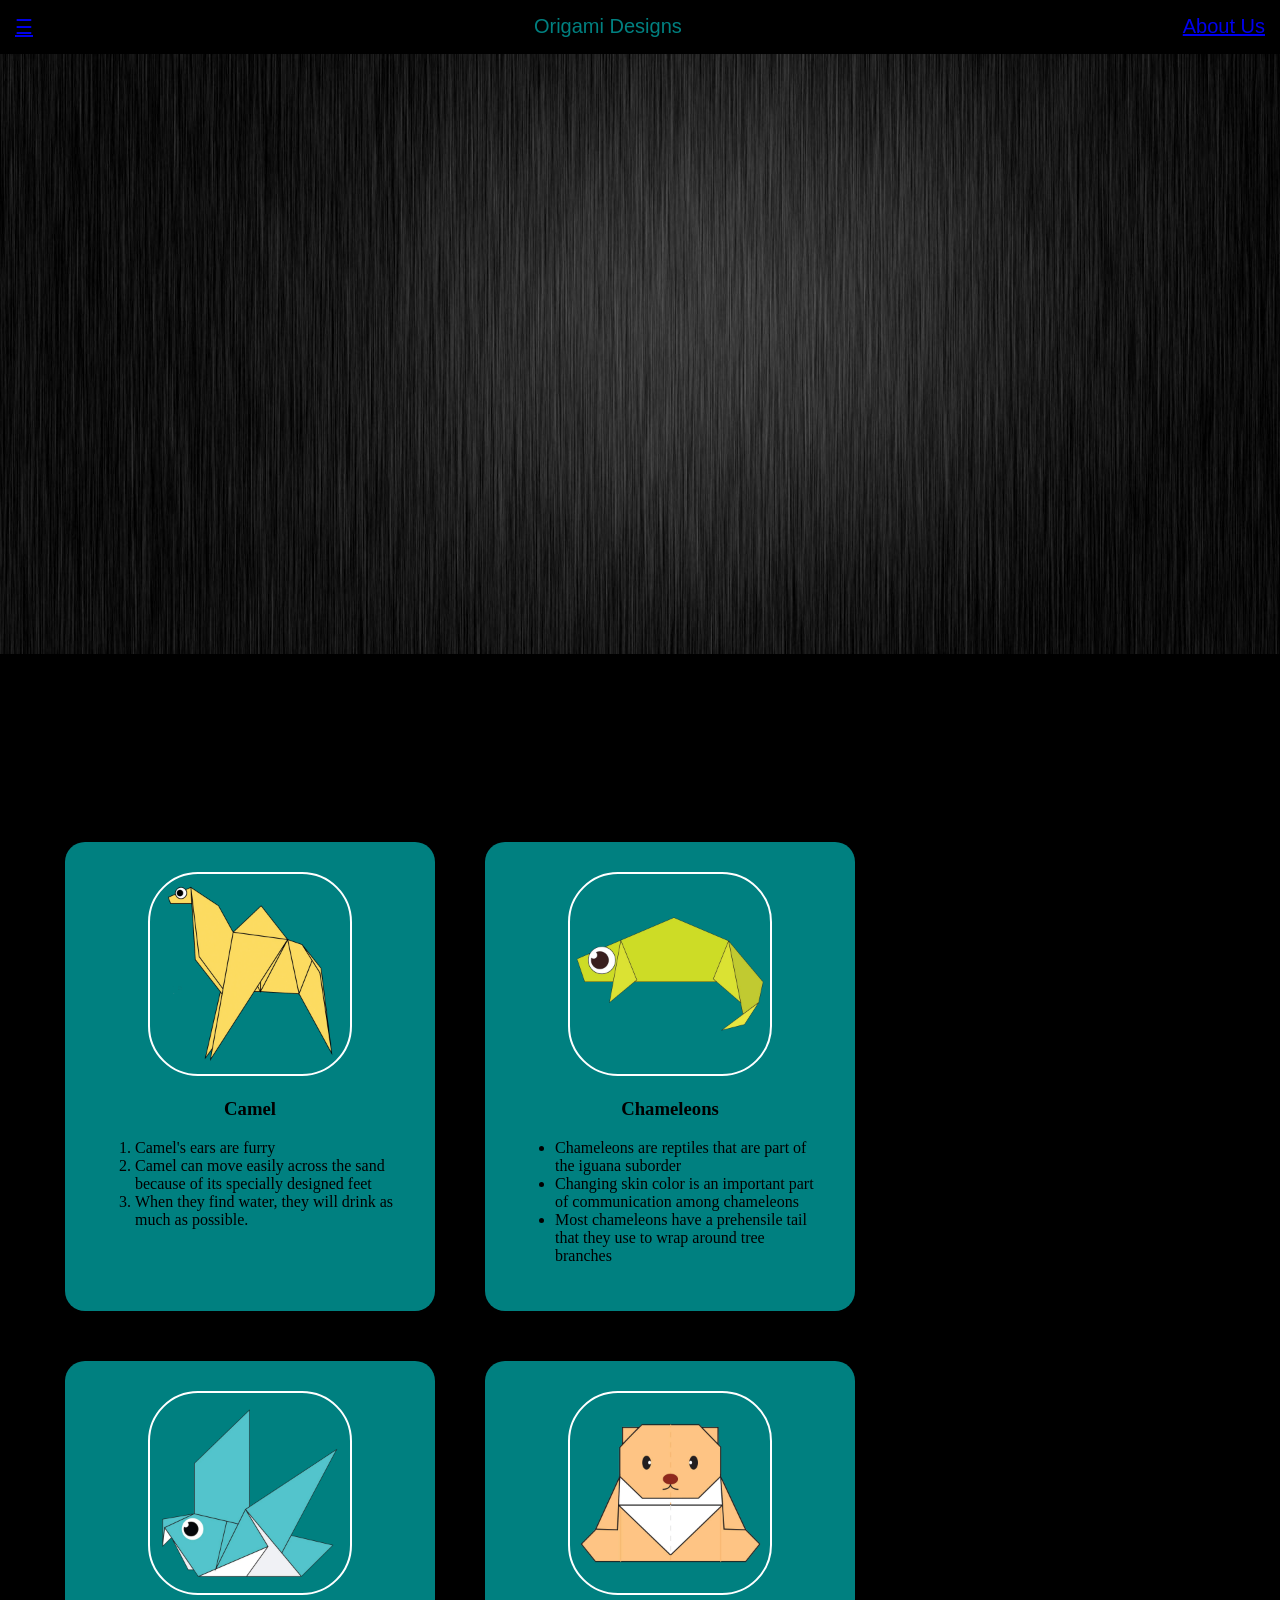
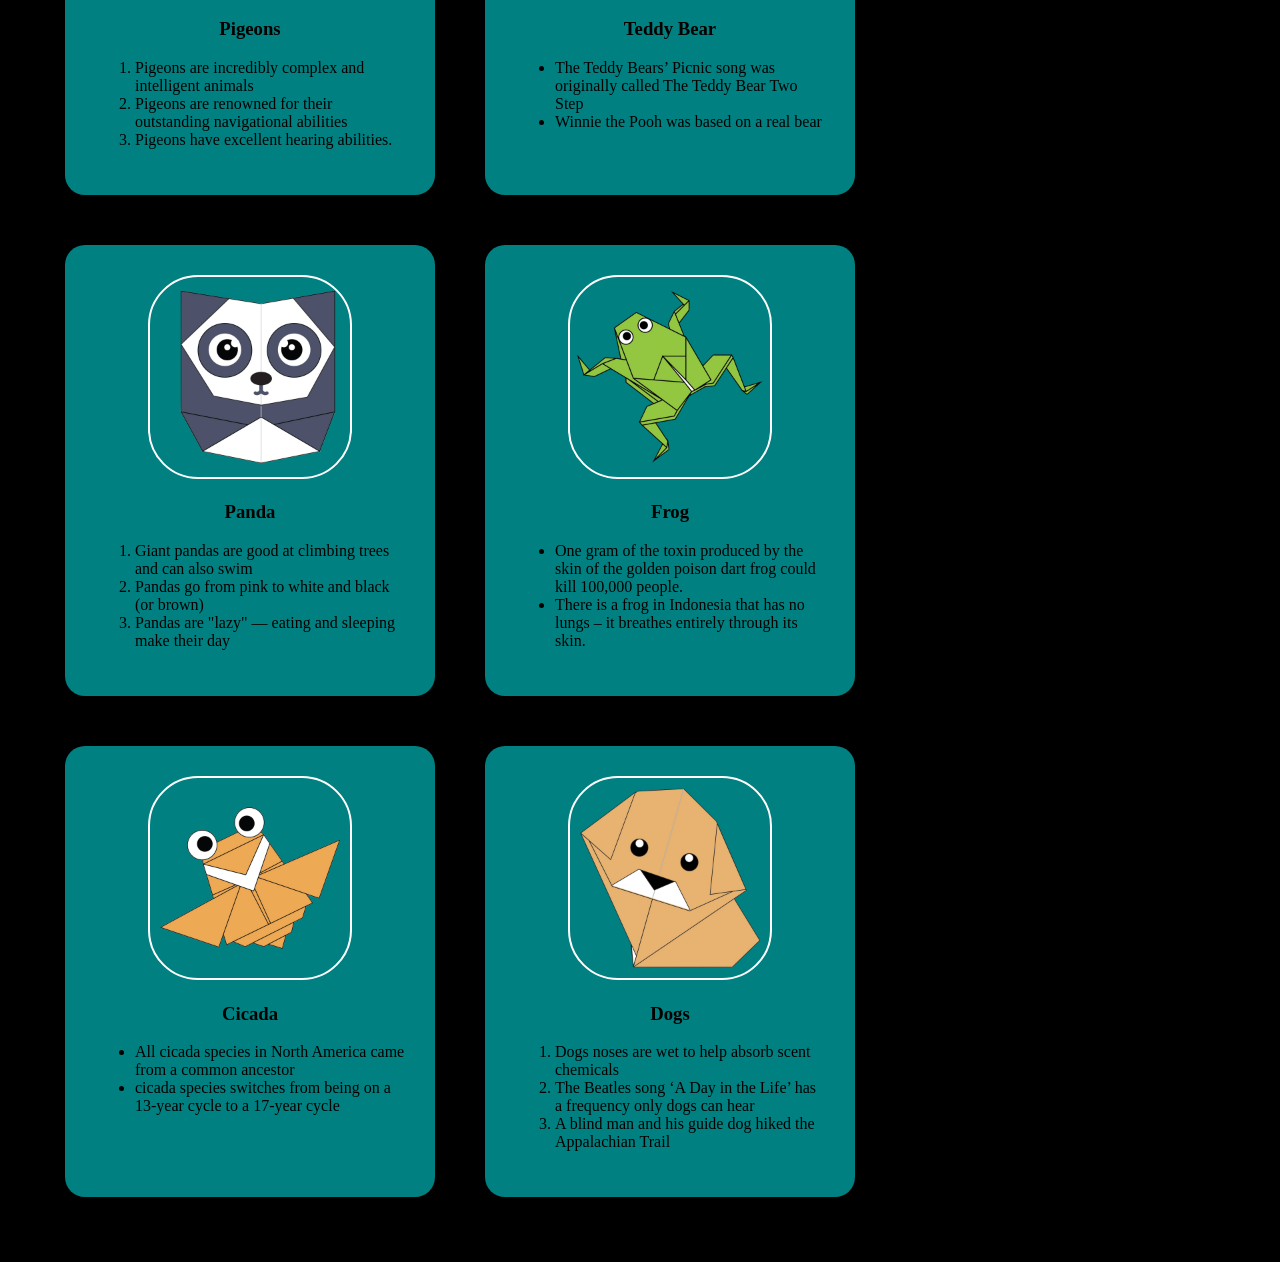
==== index.html @ ec7f0c9b "Add files via upload" ====
<!DOCTYPE html>
<!DOCTYPE html>
<html lang="en">
<head>
    <title>Origami Designs</title>
    <link rel="stylesheet" type="text/css" href="styles.css">
</head>
<body>
<div class="header">
    <div class="menu">
        <div ><a href ="#">☰</a></div>
        <div >Origami Designs</div>
        <div ><a href ="about.html">About Us</a></div>
    </div>
</div>
<div class ="bodyimg">
    <img src="main2.jpg" height="600px" width="100%">
    <p>
      Origami Instructions and Diagrams  
    </p>
    <h3><br>
    Step by Step diagrams are probably the most popular and easiest to follow way to show how to fold things out of paper. 
    Trying to find good origami instructions on the Internet can be a lot of work though. To help your search we’ve put
    together the largest database of free origami diagrams anywhere on the Internet.
    </h3>
</div>
<div class ="grid">
    <div class ="origami">
        <center>
        <a href ="http://origami.me/camel/"><img src="camel.png" width="200px" height="200px"></a>
        <h3> Camel </h3>
        </center>
        <p>
            <ol>
                <li>Camel's ears are furry</li>
                <li>Camel can move easily across the sand because of its specially designed feet</li>
                <li>When they find water, they will drink as much as possible.</li>
            </ol>
        </p>
        </div>
    <div class="origami">
        <center>
        <a href="http://origami.me/chameleon/"><img src="chameleon.png" width="200px" height="200px"></a>
        <h3> Chameleons </h3>
        </center>
        <p> 
            <ul>
                <li>Chameleons are reptiles that are part of the iguana suborder</li>
                <li>Changing skin color is an important part of communication among chameleons</li>
                <li>Most chameleons have a prehensile tail that they use to wrap around tree branches</li>
            </ul>
        </p>
        </div>
    <div class="origami">
        <center>
        <a href="http://origami.me/pigeon/"><img src="pigeon.png" width="200px" height="200px"></a>
        <h3> Pigeons </h3>
        </center>
        <p>
        <ol>
            <li>Pigeons are incredibly complex and intelligent animals</li>
            <li>Pigeons are renowned for their outstanding navigational abilities</li>
            <li>Pigeons have excellent hearing abilities.</li>
        </ol>
        </p>
        </div>
    <div class="origami">
        <center>
        <a href="http://origami.me/teddy-bear/"><img src="teddy.png" width="200px" height="200px"></a>
        <h3> Teddy Bear </h3>
        </center>
        <p>
        <ul>
            <li>The Teddy Bears’ Picnic song was originally called The Teddy Bear Two Step</li>
            <li>Winnie the Pooh was based on a real bear</li>
            
        </ul>
        </p>
        </div>

    
    <div class="origami">
        <center>
            <a href="http://origami.me/panda/"><img src="panda.png" width="200px" height="200px"></a>
            <h3> Panda </h3>
        </center>
        <p>
        <ol>
            <li>Giant pandas are good at climbing trees and can also swim</li>
            <li>Pandas go from pink to white and black (or brown)</li>
            <li>Pandas are "lazy" — eating and sleeping make their day</li>
        </ol>
        </p>
    </div>
    <div class="origami">
        <center>
            <a href ="http://origami.me/traditional-frog/"><img src="frog.png" width="200px" height="200px"></a>
            <h3> Frog </h3>
        </center>
        <p>
        <ul>
            <li>One gram of the toxin produced by the skin of the golden poison dart frog could kill 100,000 people.</li>
            <li>There is a frog in Indonesia that has no lungs – it breathes entirely through its skin.</li>
    
        </ul>
        </p>
    </div>
    <div class="origami">
        <center>
            <a href="http://origami.me/flying-cicada/"><img src="cicada.png" width="200px" height="200px"></a>
            <h3> Cicada </h3>
        </center>
        <p>
        <ul>
            <li>All cicada species in North America came from a common ancestor</li>
            <li>cicada species switches from being on a 13-year cycle to a 17-year cycle</li>
        </ul>
        </p>
    </div>
    <div class="origami">
        <center>
           <a href="http://origami.me/puppy/"><img src="dog.png" width="200px" height="200px"></a>
            <h3> Dogs </h3>
        </center>
        <p>
        <ol>
            <li>Dogs noses are wet to help absorb scent chemicals</li>
            <li>The Beatles song ‘A Day in the Life’ has a frequency only dogs can hear</li>
            <li>A blind man and his guide dog hiked the Appalachian Trail</li>
        </ol>
        </p>
    </div>
    

</div>
</body>
</html>
---- styles.css ----
.menu{
    display: flex;
    justify-content: space-between;
    background-color:#000000;
    padding: 15px;
    font-size: 20px;
    font-family: sans-serif;
    font-weight: 400;
    color: #008080;
}
body{
    margin: 0px;
    /* modify background color here*/
    background-color:#000000;
    
}


.grid{
    display: flex;
    flex-wrap: wrap;
    margin: 40px;
    font-family: sans-serif;
    
}
.grid img{
    border: 2px solid #ffffff;
    border-radius: 50px;
}
.origami {
    
    border-radius: 20px;
    background-color: #008080;
    /* modify margin and padding here*/
    padding: 30px;
    margin: 25px;
    width:310px;
    font-family: fantasy;
    
}
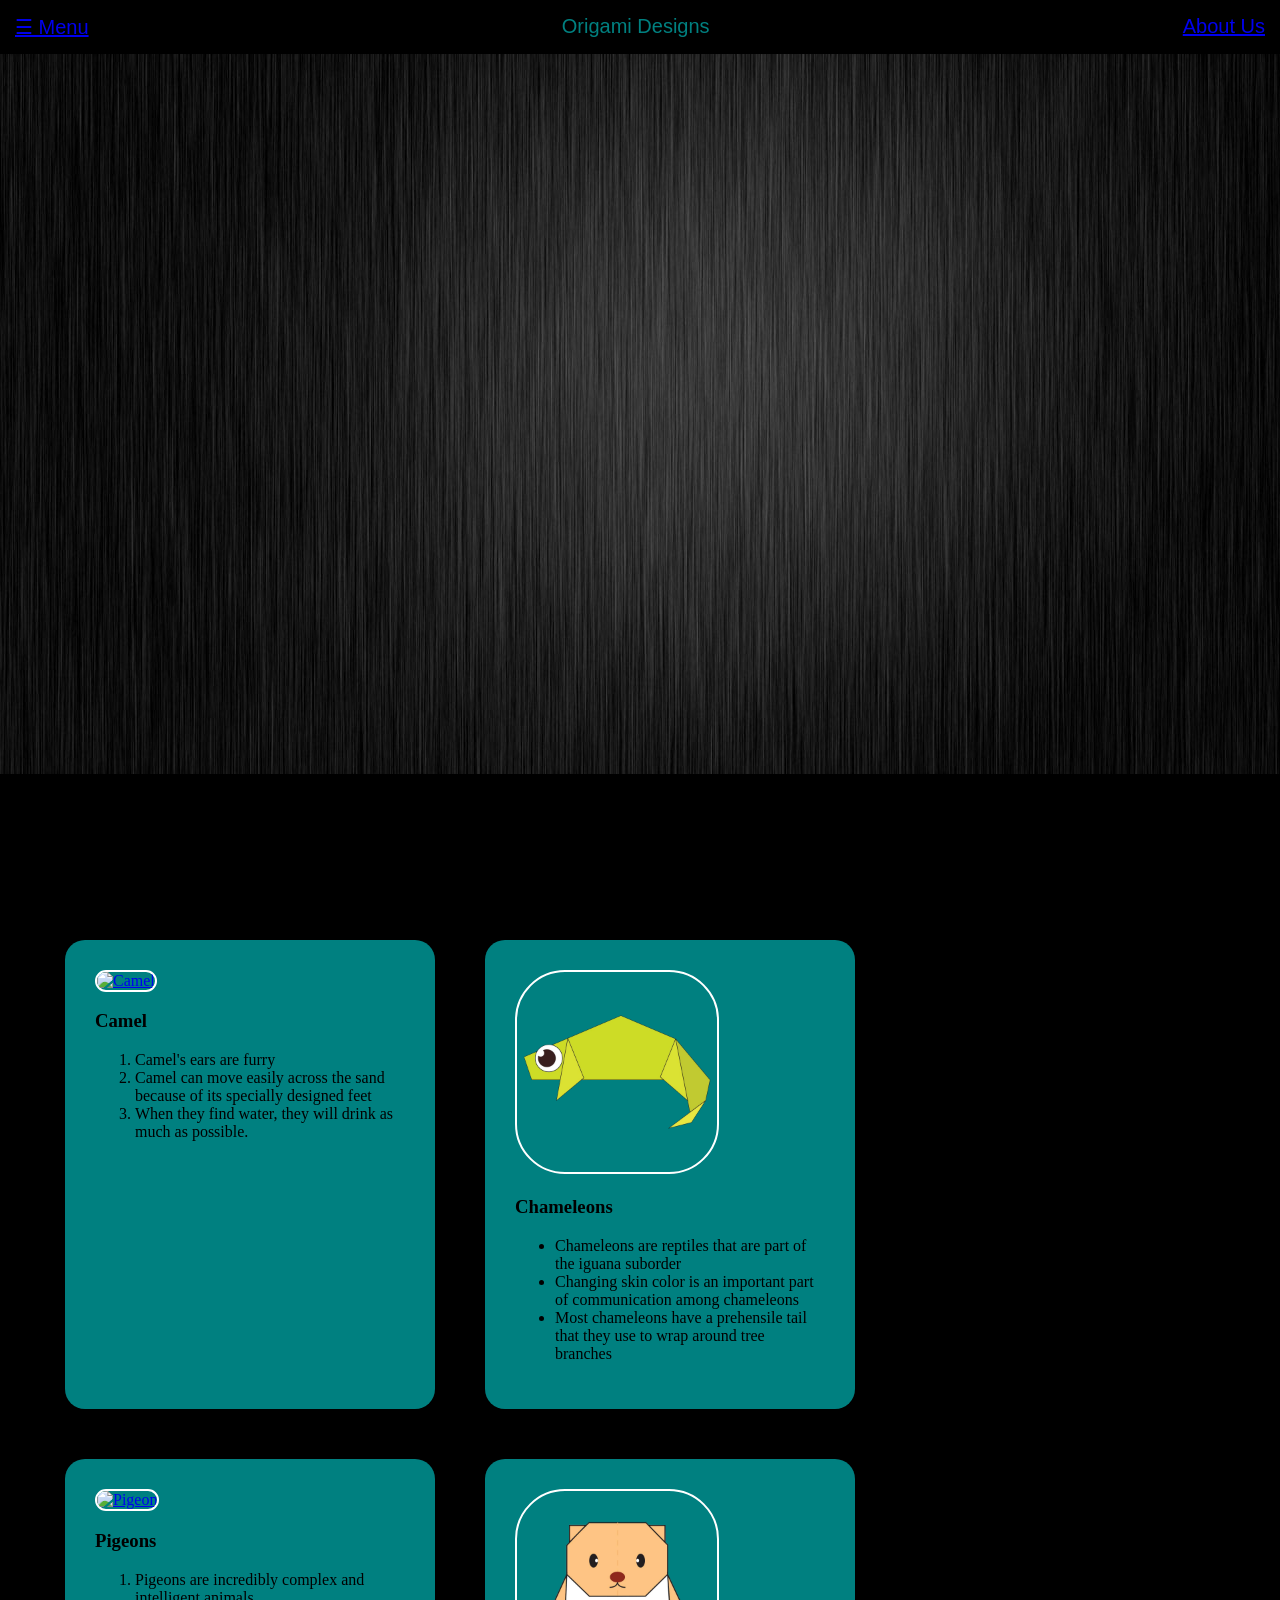
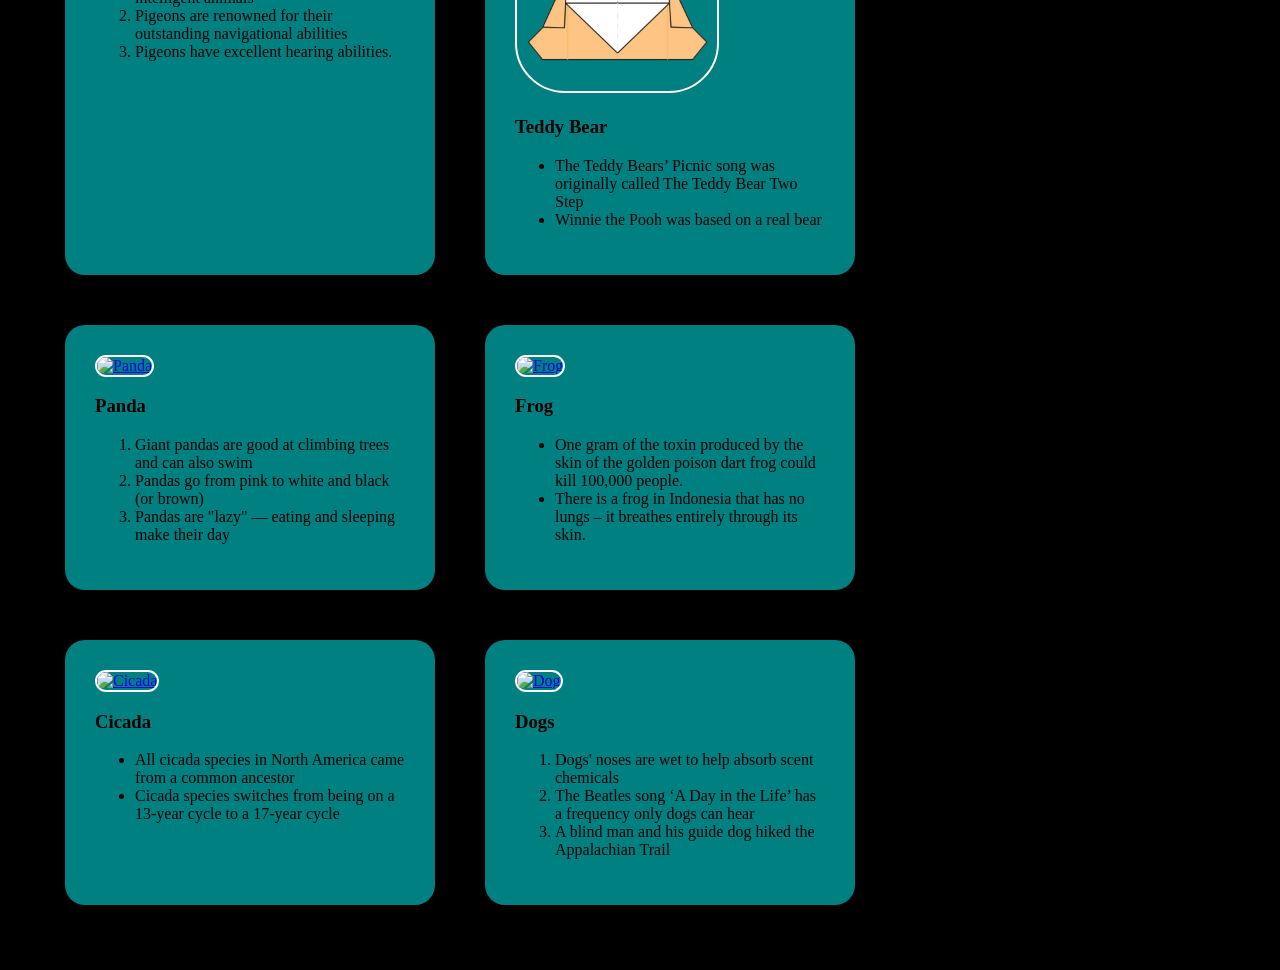
==== commit e2c37469: "Update index.html" ====
--- a/index.html
+++ b/index.html
@@ -1,137 +1,109 @@
-<!DOCTYPE html>
 <!DOCTYPE html>
 <html lang="en">
 <head>
+    <meta charset="UTF-8">
+    <meta name="viewport" content="width=device-width, initial-scale=1.0">
     <title>Origami Designs</title>
     <link rel="stylesheet" type="text/css" href="styles.css">
 </head>
 <body>
+
 <div class="header">
     <div class="menu">
-        <div ><a href ="#">☰</a></div>
-        <div >Origami Designs</div>
-        <div ><a href ="about.html">About Us</a></div>
+        <div><a href="#">☰ Menu</a></div>
+        <div>Origami Designs</div>
+        <div><a href="about.html">About Us</a></div>
     </div>
 </div>
-<div class ="bodyimg">
-    <img src="main2.jpg" height="600px" width="100%">
-    <p>
-      Origami Instructions and Diagrams  
-    </p>
-    <h3><br>
-    Step by Step diagrams are probably the most popular and easiest to follow way to show how to fold things out of paper. 
-    Trying to find good origami instructions on the Internet can be a lot of work though. To help your search we’ve put
-    together the largest database of free origami diagrams anywhere on the Internet.
+
+<div class="bodyimg">
+    <img src="main2.jpg" alt="Main Origami Display">
+    <p>Origami Instructions and Diagrams</p>
+    <h3>
+        Step by Step diagrams are probably the most popular and easiest to follow way to show how to fold things out of paper. 
+        Trying to find good origami instructions on the Internet can be a lot of work though. To help your search we’ve put
+        together the largest database of free origami diagrams anywhere on the Internet.
     </h3>
 </div>
-<div class ="grid">
-    <div class ="origami">
-        <center>
-        <a href ="http://origami.me/camel/"><img src="camel.png" width="200px" height="200px"></a>
-        <h3> Camel </h3>
-        </center>
-        <p>
-            <ol>
-                <li>Camel's ears are furry</li>
-                <li>Camel can move easily across the sand because of its specially designed feet</li>
-                <li>When they find water, they will drink as much as possible.</li>
-            </ol>
-        </p>
-        </div>
+
+<div class="grid">
     <div class="origami">
-        <center>
-        <a href="http://origami.me/chameleon/"><img src="chameleon.png" width="200px" height="200px"></a>
-        <h3> Chameleons </h3>
-        </center>
-        <p> 
-            <ul>
-                <li>Chameleons are reptiles that are part of the iguana suborder</li>
-                <li>Changing skin color is an important part of communication among chameleons</li>
-                <li>Most chameleons have a prehensile tail that they use to wrap around tree branches</li>
-            </ul>
-        </p>
-        </div>
+        <a href="http://origami.me/camel/"><img src="camel.jpg" width="200" height="200" alt="Camel"></a>
+        <h3>Camel</h3>
+        <ol>
+            <li>Camel's ears are furry</li>
+            <li>Camel can move easily across the sand because of its specially designed feet</li>
+            <li>When they find water, they will drink as much as possible.</li>
+        </ol>
+    </div>
+
     <div class="origami">
-        <center>
-        <a href="http://origami.me/pigeon/"><img src="pigeon.png" width="200px" height="200px"></a>
-        <h3> Pigeons </h3>
-        </center>
-        <p>
+        <a href="http://origami.me/chameleon/"><img src="chameleon.png" width="200" height="200" alt="Chameleon"></a>
+        <h3>Chameleons</h3>
+        <ul>
+            <li>Chameleons are reptiles that are part of the iguana suborder</li>
+            <li>Changing skin color is an important part of communication among chameleons</li>
+            <li>Most chameleons have a prehensile tail that they use to wrap around tree branches</li>
+        </ul>
+    </div>
+
+    <div class="origami">
+        <a href="http://origami.me/pigeon/"><img src="pigeon.jpg" width="200" height="200" alt="Pigeon"></a>
+        <h3>Pigeons</h3>
         <ol>
             <li>Pigeons are incredibly complex and intelligent animals</li>
             <li>Pigeons are renowned for their outstanding navigational abilities</li>
             <li>Pigeons have excellent hearing abilities.</li>
         </ol>
-        </p>
-        </div>
+    </div>
+
     <div class="origami">
-        <center>
-        <a href="http://origami.me/teddy-bear/"><img src="teddy.png" width="200px" height="200px"></a>
-        <h3> Teddy Bear </h3>
-        </center>
-        <p>
+        <a href="http://origami.me/teddy-bear/"><img src="teddy.png" width="200" height="200" alt="Teddy Bear"></a>
+        <h3>Teddy Bear</h3>
         <ul>
             <li>The Teddy Bears’ Picnic song was originally called The Teddy Bear Two Step</li>
             <li>Winnie the Pooh was based on a real bear</li>
-            
         </ul>
-        </p>
-        </div>
-
+    </div>
     
     <div class="origami">
-        <center>
-            <a href="http://origami.me/panda/"><img src="panda.png" width="200px" height="200px"></a>
-            <h3> Panda </h3>
-        </center>
-        <p>
+        <a href="http://origami.me/panda/"><img src="panda.jpg" width="200" height="200" alt="Panda"></a>
+        <h3>Panda</h3>
         <ol>
             <li>Giant pandas are good at climbing trees and can also swim</li>
             <li>Pandas go from pink to white and black (or brown)</li>
             <li>Pandas are "lazy" — eating and sleeping make their day</li>
         </ol>
-        </p>
     </div>
+
     <div class="origami">
-        <center>
-            <a href ="http://origami.me/traditional-frog/"><img src="frog.png" width="200px" height="200px"></a>
-            <h3> Frog </h3>
-        </center>
-        <p>
+        <a href="http://origami.me/traditional-frog/"><img src="frog.jpg" width="200" height="200" alt="Frog"></a>
+        <h3>Frog</h3>
         <ul>
             <li>One gram of the toxin produced by the skin of the golden poison dart frog could kill 100,000 people.</li>
             <li>There is a frog in Indonesia that has no lungs – it breathes entirely through its skin.</li>
-    
         </ul>
-        </p>
     </div>
+
     <div class="origami">
-        <center>
-            <a href="http://origami.me/flying-cicada/"><img src="cicada.png" width="200px" height="200px"></a>
-            <h3> Cicada </h3>
-        </center>
-        <p>
+        <a href="http://origami.me/flying-cicada/"><img src="cicada.jpg" width="200" height="200" alt="Cicada"></a>
+        <h3>Cicada</h3>
         <ul>
             <li>All cicada species in North America came from a common ancestor</li>
-            <li>cicada species switches from being on a 13-year cycle to a 17-year cycle</li>
+            <li>Cicada species switches from being on a 13-year cycle to a 17-year cycle</li>
         </ul>
-        </p>
     </div>
+
     <div class="origami">
-        <center>
-           <a href="http://origami.me/puppy/"><img src="dog.png" width="200px" height="200px"></a>
-            <h3> Dogs </h3>
-        </center>
-        <p>
+        <a href="http://origami.me/puppy/"><img src="dog.jpg" width="200" height="200" alt="Dog"></a>
+        <h3>Dogs</h3>
         <ol>
-            <li>Dogs noses are wet to help absorb scent chemicals</li>
+            <li>Dogs' noses are wet to help absorb scent chemicals</li>
             <li>The Beatles song ‘A Day in the Life’ has a frequency only dogs can hear</li>
             <li>A blind man and his guide dog hiked the Appalachian Trail</li>
         </ol>
-        </p>
     </div>
-    
+</div>
 
-</div>
 </body>
-</html>+</html>
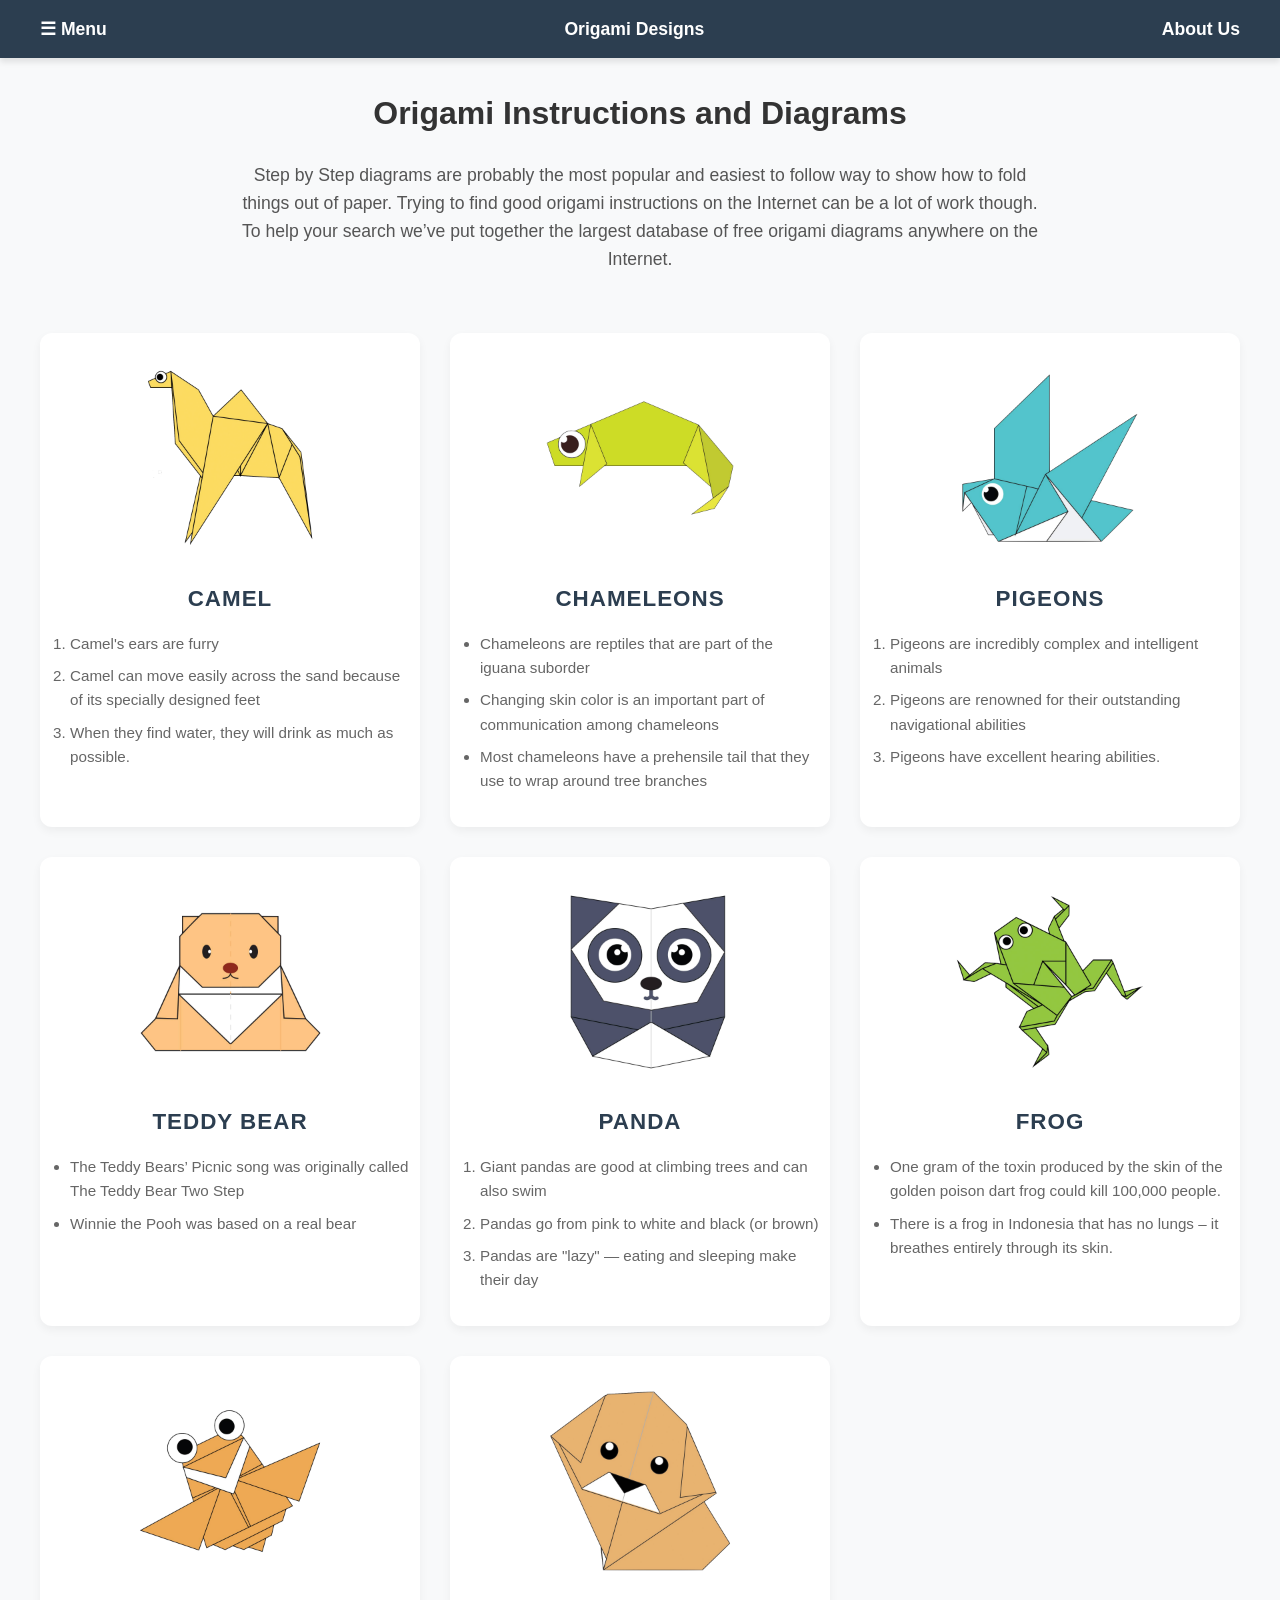
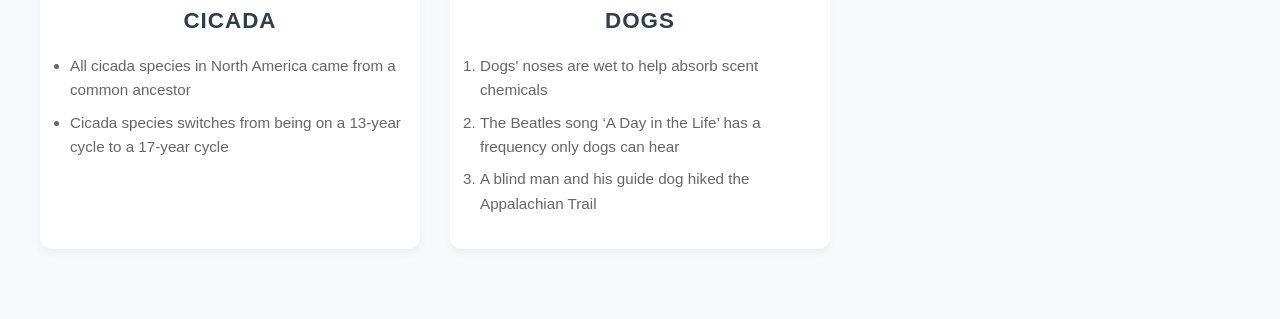
==== commit b6fa2d55: "Update index.html" ====
--- a/index.html
+++ b/index.html
@@ -17,8 +17,7 @@
 </div>
 
 <div class="bodyimg">
-    <img src="main2.jpg" alt="Main Origami Display">
-    <p>Origami Instructions and Diagrams</p>
+    <h1>Origami Instructions and Diagrams</h1>
     <h3>
         Step by Step diagrams are probably the most popular and easiest to follow way to show how to fold things out of paper. 
         Trying to find good origami instructions on the Internet can be a lot of work though. To help your search we’ve put
@@ -28,7 +27,7 @@
 
 <div class="grid">
     <div class="origami">
-        <a href="http://origami.me/camel/"><img src="camel.jpg" width="200" height="200" alt="Camel"></a>
+        <a href="http://origami.me/camel/"><img src="camel.png" width="200" height="200" alt="Camel"></a>
         <h3>Camel</h3>
         <ol>
             <li>Camel's ears are furry</li>
@@ -48,7 +47,7 @@
     </div>
 
     <div class="origami">
-        <a href="http://origami.me/pigeon/"><img src="pigeon.jpg" width="200" height="200" alt="Pigeon"></a>
+        <a href="http://origami.me/pigeon/"><img src="pigeon.png" width="200" height="200" alt="Pigeon"></a>
         <h3>Pigeons</h3>
         <ol>
             <li>Pigeons are incredibly complex and intelligent animals</li>
@@ -67,7 +66,7 @@
     </div>
     
     <div class="origami">
-        <a href="http://origami.me/panda/"><img src="panda.jpg" width="200" height="200" alt="Panda"></a>
+        <a href="http://origami.me/panda/"><img src="panda.png" width="200" height="200" alt="Panda"></a>
         <h3>Panda</h3>
         <ol>
             <li>Giant pandas are good at climbing trees and can also swim</li>
@@ -77,7 +76,7 @@
     </div>
 
     <div class="origami">
-        <a href="http://origami.me/traditional-frog/"><img src="frog.jpg" width="200" height="200" alt="Frog"></a>
+        <a href="http://origami.me/traditional-frog/"><img src="frog.png" width="200" height="200" alt="Frog"></a>
         <h3>Frog</h3>
         <ul>
             <li>One gram of the toxin produced by the skin of the golden poison dart frog could kill 100,000 people.</li>
@@ -86,7 +85,7 @@
     </div>
 
     <div class="origami">
-        <a href="http://origami.me/flying-cicada/"><img src="cicada.jpg" width="200" height="200" alt="Cicada"></a>
+        <a href="http://origami.me/flying-cicada/"><img src="cicada.png" width="200" height="200" alt="Cicada"></a>
         <h3>Cicada</h3>
         <ul>
             <li>All cicada species in North America came from a common ancestor</li>
@@ -95,7 +94,7 @@
     </div>
 
     <div class="origami">
-        <a href="http://origami.me/puppy/"><img src="dog.jpg" width="200" height="200" alt="Dog"></a>
+        <a href="http://origami.me/puppy/"><img src="dog.png" width="200" height="200" alt="Dog"></a>
         <h3>Dogs</h3>
         <ol>
             <li>Dogs' noses are wet to help absorb scent chemicals</li>
--- a/styles.css
+++ b/styles.css
@@ -1,40 +1,141 @@
-.menu{
+:root {
+    --primary-color: #2c3e50;
+    --background-color: #f8f9fa;
+    --card-bg: #ffffff;
+    --text-color: #333333;
+    --accent-color: #3498db;
+}
+
+body {
+    font-family: 'Segoe UI', Tahoma, Geneva, Verdana, sans-serif;
+    margin: 0;
+    padding: 0;
+    background-color: var(--background-color);
+    color: var(--text-color);
+    line-height: 1.6;
+}
+
+/* Navigation / Header */
+.header {
+    background-color: var(--primary-color);
+    color: white;
+    padding: 15px 20px;
+    position: sticky;
+    top: 0;
+    z-index: 1000;
+    box-shadow: 0 4px 6px rgba(0,0,0,0.1);
+}
+
+.menu {
     display: flex;
     justify-content: space-between;
-    background-color:#000000;
-    padding: 15px;
-    font-size: 20px;
-    font-family: sans-serif;
-    font-weight: 400;
-    color: #008080;
-}
-body{
-    margin: 0px;
-    /* modify background color here*/
-    background-color:#000000;
-    
+    align-items: center;
+    max-width: 1200px;
+    margin: 0 auto;
+    font-size: 1.1rem;
+    font-weight: bold;
 }
 
+.menu a {
+    color: white;
+    text-decoration: none;
+    transition: color 0.3s ease;
+}
 
-.grid{
+.menu a:hover {
+    color: var(--accent-color);
+}
+
+/* Hero Section */
+.bodyimg {
+    text-align: center;
+    max-width: 1000px;
+    margin: 30px auto;
+    padding: 0 20px;
+}
+
+.bodyimg img {
+    border-radius: 12px;
+    box-shadow: 0 6px 20px rgba(0,0,0,0.15);
+    object-fit: cover;
+    max-height: 400px;
+    width: 100%;
+}
+
+.bodyimg p {
+    font-size: 1.5rem;
+    font-weight: bold;
+    color: var(--primary-color);
+    margin-top: 20px;
+}
+
+.bodyimg h3 {
+    font-weight: 400;
+    color: #555;
+    font-size: 1.1rem;
+    max-width: 800px;
+    margin: 10px auto 40px auto;
+}
+
+/* Origami Grid Layout */
+.grid {
+    display: grid;
+    grid-template-columns: repeat(auto-fit, minmax(280px, 1fr));
+    gap: 30px;
+    padding: 20px;
+    max-width: 1200px;
+    margin: 0 auto 50px auto;
+}
+
+/* Individual Cards */
+.origami {
+    background: var(--card-bg);
+    border-radius: 12px;
+    padding: 25px 20px;
+    box-shadow: 0 4px 10px rgba(0,0,0,0.05);
+    transition: transform 0.3s ease, box-shadow 0.3s ease;
     display: flex;
-    flex-wrap: wrap;
-    margin: 40px;
-    font-family: sans-serif;
-    
+    flex-direction: column;
+    align-items: center;
 }
-.grid img{
-    border: 2px solid #ffffff;
-    border-radius: 50px;
+
+.origami:hover {
+    transform: translateY(-8px);
+    box-shadow: 0 12px 25px rgba(0,0,0,0.15);
 }
-.origami {
-    
-    border-radius: 20px;
-    background-color: #008080;
-    /* modify margin and padding here*/
-    padding: 30px;
-    margin: 25px;
-    width:310px;
-    font-family: fantasy;
-    
+
+.origami img {
+    border-radius: 8px;
+    transition: transform 0.3s ease;
+    object-fit: contain;
 }
+
+.origami a {
+    display: block;
+    margin-bottom: 15px;
+}
+
+.origami a:hover img {
+    transform: scale(1.05);
+}
+
+.origami h3 {
+    color: var(--primary-color);
+    margin: 0 0 15px 0;
+    font-size: 1.4rem;
+    text-transform: uppercase;
+    letter-spacing: 1px;
+}
+
+.origami ul, .origami ol {
+    text-align: left;
+    width: 100%;
+    padding-left: 20px;
+    margin: 0;
+    font-size: 0.95rem;
+    color: #666;
+}
+
+.origami li {
+    margin-bottom: 8px;
+}
